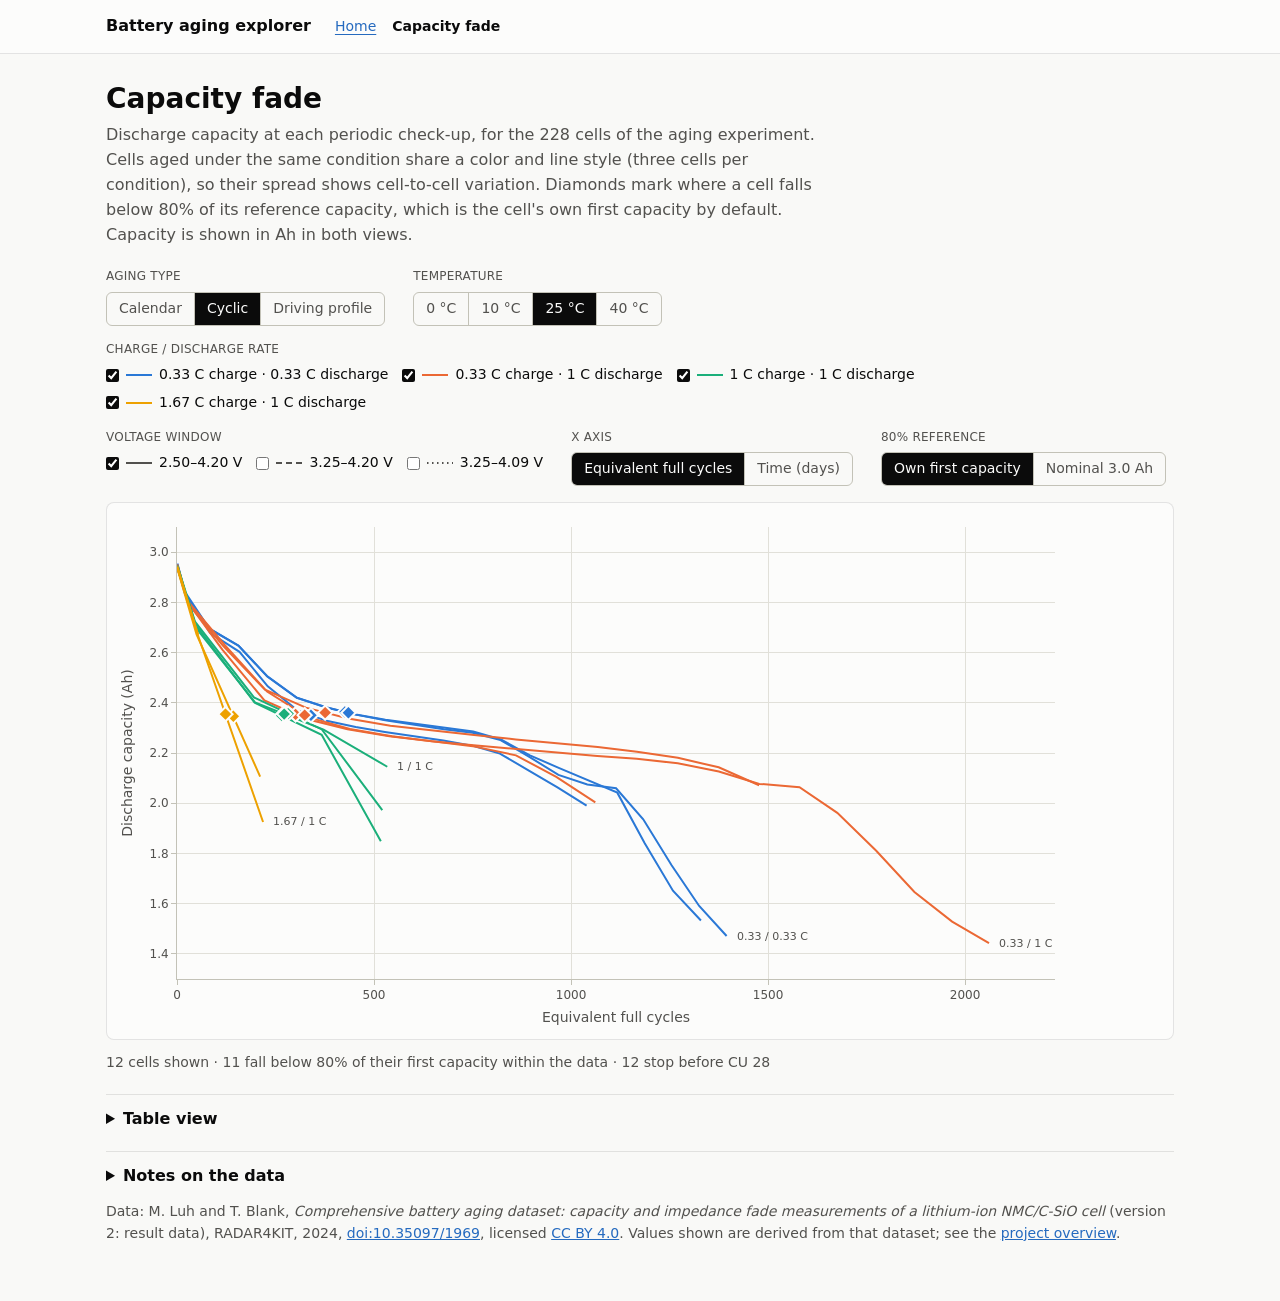
==== capacity.html @ df28a071 "Add landing page and capacity fade page Landing page, interactive capacity fade chart with 80% point" ====
<!doctype html>
<html lang="en">
<head>
<meta charset="utf-8">
<meta name="viewport" content="width=device-width, initial-scale=1">
<title>Capacity fade · Battery aging explorer</title>
<meta name="description" content="Discharge capacity of 228 NMC/C-SiO 18650 cells at each check-up, filterable by aging type, temperature and operating condition.">
<link rel="stylesheet" href="style.css">
<!-- Plotly is loaded from a CDN at a pinned version. -->
<script src="https://cdn.plot.ly/plotly-2.35.2.min.js" charset="utf-8"></script>
</head>
<body>
<header class="site-header">
  <div class="inner">
    <span class="site-title">Battery aging explorer</span>
    <nav class="site-nav" aria-label="Views">
      <a href="index.html">Home</a>
      <a href="capacity.html" aria-current="page">Capacity fade</a>
    </nav>
  </div>
</header>

<main>
  <h1>Capacity fade</h1>
  <p class="lede">
    Discharge capacity at each periodic check-up, for the 228 cells of the aging experiment.
    Cells aged under the same condition share a color and line style (three cells per condition),
    so their spread shows cell-to-cell variation. Diamonds mark where a cell falls below 80% of its reference capacity, which is the cell's own first capacity by default. Capacity is shown in Ah in both views.
  </p>

  <form class="controls" id="controls" aria-label="Filters" onsubmit="return false">
    <fieldset><legend>Aging type</legend><div class="options seg" id="type-options"></div></fieldset>
    <fieldset><legend>Temperature</legend><div class="options seg" id="temp-options"></div></fieldset>
    <fieldset><legend id="color-title"></legend><div class="options checks" id="color-options"></div></fieldset>
    <fieldset id="dash-group"><legend id="dash-title"></legend><div class="options checks" id="dash-options"></div></fieldset>
    <fieldset><legend>X axis</legend><div class="options seg" id="x-options"></div></fieldset>
    <fieldset><legend>80% reference</legend><div class="options seg" id="ref-options"></div></fieldset>
  </form>

  <div class="chart-card"><div id="chart" role="img" aria-label="Line chart of discharge capacity against aging, one line per cell. A table with the same cells follows the chart."></div></div>
  <p class="summary" id="summary" aria-live="polite"></p>

  <details>
    <summary>Table view</summary>
    <p class="summary" id="table-caption"></p>
    <div class="table-wrap"><table id="table"></table></div>
  </details>

  <details>
    <summary>Notes on the data</summary>
    <ul class="notes">
      <li><strong>Capacity</strong> is the dataset's estimate (<code>cap_aged_est_Ah</code>) from the discharge at each room-temperature check-up. The check-ups themselves age the cells.</li>
      <li><strong>Check-up numbers</strong> run from CU 1 to CU 28, plus CU 29, a manual check-up performed at room temperature with air cooling. CU 29 is drawn but excluded from the 80% point, and marked “manual” in the tooltip.</li>
      <li><strong>80% point:</strong> the first discharge capacity below 80% of a reference capacity, linearly interpolated between the two neighboring check-ups. Cells that never drop below it within the data have no marker. CU 29 is excluded.</li>
      <li><strong>80% reference:</strong> by default each cell is measured against its own first discharge capacity (CU 1 for every cell), so the crossing reflects how fast that cell fades; each cell's threshold is then 80% of its own first capacity, a slightly different height for every cell, so the chart has no single threshold line and the diamonds sit at those heights. The alternative is the 3.0 Ah nominal capacity (a fixed 2.4 Ah line), the reference of the state-of-health scale defined in the dataset authors' paper (the 80% threshold on that reference is this project's choice, not the authors'). Cells start slightly below 3.0 Ah, so against their own capacity they cross later, and a few cells reach 2.4 Ah without reaching 80% of their own first capacity. The dataset's own state-of-health column is not used.</li>
      <li><strong>Equivalent full cycles (EFC)</strong> are the mean of the total charged and discharged throughput divided by 3.0 Ah, as defined in the dataset readme. Calendar-aged cells only accumulate throughput during check-ups, so time is the meaningful axis for them.</li>
      <li><strong>Capacity recovery before CU 24:</strong> one of the three cells of each calendar condition was held at 10% SoC at its aging temperature for about 2.5 days just before CU 24. Cells aged at high SoC regained part of their lost capacity, which appears as an upward step at CU 24 (for example P011-3: 2.667 Ah at CU 23, 2.688 Ah at CU 24).</li>
      <li><strong>Early shutoff:</strong> cells P012-1, P015-3 and P016-1 shut off at CU 24 and have no capacity after CU 23.</li>
      <li><strong>Voltage windows</strong> are the target charge and discharge voltages of the cycling profile, not state-of-charge ranges.</li>
      <li>A check-up with a missing discharge capacity is skipped, and the line connects the neighboring check-ups.</li>
    </ul>
  </details>

  <p class="summary">
    Data: M. Luh and T. Blank, <em>Comprehensive battery aging dataset: capacity and impedance fade measurements of a lithium-ion NMC/C-SiO cell</em>
    (version 2: result data), RADAR4KIT, 2024,
    <a href="https://doi.org/10.35097/1969">doi:10.35097/1969</a>, licensed
    <a href="https://creativecommons.org/licenses/by/4.0/">CC BY 4.0</a>. Values shown are derived from that dataset; see the
    <a href="index.html#about">project overview</a>.
  </p>
</main>

<script>
  // ES modules and fetch() are blocked for pages opened from disk; say so instead of showing an empty chart.
  if (location.protocol === 'file:') {
    document.getElementById('chart').innerHTML =
      '<div class="notice"><p>This page needs to be served over HTTP. From the project folder run ' +
      '<code>python3 -m http.server</code> and open <code>http://localhost:8000/capacity.html</code>.</p></div>';
  }
</script>
<script type="module">
import {
  loadJson, showLoadError, cssVar, onThemeChange,
  AGING, TEMPERATURES, seriesVar, radioGroup, checkGroup,
} from './filters.js';

const FONT = 'system-ui, -apple-system, "Segoe UI", sans-serif';
const NOMINAL_AH = 3.0;
const THRESHOLD_AH = 0.8 * NOMINAL_AH;
const LAST_REGULAR_CU = 28;
const MANUAL_CU = 29;

const $ = (id) => document.getElementById(id);

let conditions;   // cell id -> condition metadata
let capacity;     // cell id -> { cu: [...], q_ref, eol80_initial, eol80_nominal }
const state = { type: 'cyclic', temp: 25, color: [], dash: [], x: 'efc', ref: 'initial' };

/**
 * Per-reference settings: the threshold in Ah (null when it differs per cell, so no line is drawn), its label,
 * and which stored crossing to use. Both references plot capacity in Ah.
 */
const REFS = {
  initial: { threshold: null, label: '80% of first', reached: '80% of first capacity reached', key: 'eol80_initial' },
  nominal: { threshold: THRESHOLD_AH, label: '80% of nominal', short: '80%', reached: '80% of nominal reached', key: 'eol80_nominal' },
};
/** Height of a cell's 80% point in Ah: 80% of its own first capacity, or the fixed nominal threshold. */
const thresholdOf = (cid) => (state.ref === 'initial' ? 0.8 * capacity[cid].q_ref.Ah : THRESHOLD_AH);
const refOf = () => REFS[state.ref];

// ---------------------------------------------------------------------------
// Controls
// ---------------------------------------------------------------------------

function buildControls() {
  radioGroup($('type-options'), 'type',
    Object.entries(AGING).map(([id, a]) => ({ id, label: a.label })),
    state.type, (id) => { state.type = id; resetForType(); buildDimensionControls(); render(); });

  radioGroup($('temp-options'), 'temp',
    TEMPERATURES.map((t) => ({ id: String(t), label: `${t} °C` })),
    String(state.temp), (id) => { state.temp = Number(id); render(); });

  radioGroup($('x-options'), 'x',
    [{ id: 'efc', label: 'Equivalent full cycles' }, { id: 'days', label: 'Time (days)' }],
    state.x, (id) => { state.x = id; render(); });

  radioGroup($('ref-options'), 'ref',
    [{ id: 'initial', label: 'Own first capacity' }, { id: 'nominal', label: 'Nominal 3.0 Ah' }],
    state.ref, (id) => { state.ref = id; render(); });

  buildDimensionControls();
}

/** Default selections when the aging type changes. */
function resetForType() {
  const a = AGING[state.type];
  state.color = a.color.values.map((v) => v.id);
  state.dash = a.dash ? [...a.dash.defaultChecked] : [];
  state.x = a.defaultX;
  radioGroup($('x-options'), 'x',
    [{ id: 'efc', label: 'Equivalent full cycles' }, { id: 'days', label: 'Time (days)' }],
    state.x, (id) => { state.x = id; render(); });
}

/** Color (and optional line-style) filters, which double as the chart legend. */
function buildDimensionControls() {
  const a = AGING[state.type];
  $('color-title').textContent = a.color.title;
  checkGroup($('color-options'),
    a.color.values.map((v, i) => ({ id: v.id, label: v.label, key: { colorVar: seriesVar(i) } })),
    state.color, (ids) => { state.color = ids; render(); });

  $('dash-group').hidden = !a.dash;
  if (a.dash) {
    $('dash-title').textContent = a.dash.title;
    checkGroup($('dash-options'),
      a.dash.values.map((v) => ({ id: v.id, label: v.label, key: { dash: v.css } })),
      state.dash, (ids) => { state.dash = ids; render(); });
  }
}

// ---------------------------------------------------------------------------
// Selection and traces
// ---------------------------------------------------------------------------

/** Ids of the cells that match the current filters, sorted. */
function visibleCells() {
  const a = AGING[state.type];
  return Object.keys(conditions).sort().filter((cid) => {
    const c = conditions[cid];
    return c.age_type === state.type
      && c.temp_C === state.temp
      && state.color.includes(a.color.of(c))
      && (!a.dash || state.dash.includes(a.dash.of(c)));
  });
}

/** Check-ups of one cell as plot points on the selected x-axis. */
function pointsOf(cid) {
  return capacity[cid].cu
    .filter((p) => p.q_dis != null && p[state.x] != null)
    .map((p) => ({ x: p[state.x], y: p.q_dis, cu: p.cu, efc: p.efc, days: p.days }));
}

function buildTraces(cells) {
  const a = AGING[state.type];
  const surface = cssVar('--surface');
  const traces = [];
  const markers = { x: [], y: [], color: [], text: [] };
  const groups = new Map();   // "colorId/dashId" -> longest cell, for direct labels

  for (const cid of cells) {
    const c = conditions[cid];
    const colorIndex = a.color.values.findIndex((v) => v.id === a.color.of(c));
    const color = cssVar(seriesVar(colorIndex));
    const dashValue = a.dash ? a.dash.values.find((v) => v.id === a.dash.of(c)) : null;
    const pts = pointsOf(cid);
    if (!pts.length) continue;

    traces.push({
      type: 'scatter', mode: 'lines', name: cid,
      x: pts.map((p) => p.x),
      y: pts.map((p) => p.y),
      customdata: pts.map((p) => [cid, p.cu, p.efc, p.days, p.cu === MANUAL_CU ? ' (manual)' : '', ((p.q / capacity[cid].q_ref.Ah) * 100).toFixed(1)]),
      line: { color, width: 2, dash: dashValue ? dashValue.plotly : 'solid' },
      hovertemplate:
        '<b>%{y:.3f} Ah</b> · %{customdata[5]}% of first capacity' +
        '<br>%{customdata[0]} · check-up %{customdata[1]}%{customdata[4]}' +
        '<br>%{customdata[2]} EFC · day %{customdata[3]}<extra></extra>',
      hoverlabel: { bgcolor: surface, bordercolor: color, font: { color: cssVar('--ink'), family: FONT, size: 12 } },
    });

    const eol = capacity[cid][refOf().key];
    if (eol && eol[state.x] != null) {
      markers.x.push(eol[state.x]);
      markers.y.push(thresholdOf(cid));
      markers.color.push(color);
      markers.text.push(`${cid} · between check-ups ${eol.between_cu[0]} and ${eol.between_cu[1]}`);
    }

    const key = `${a.color.of(c)}/${dashValue ? dashValue.id : ''}`;
    const longest = groups.get(key);
    if (!longest || pts[pts.length - 1].x > longest.last.x) {
      groups.set(key, { last: pts[pts.length - 1], label: a.color.values[colorIndex].short });
    }
  }

  if (markers.x.length) {
    traces.push({
      type: 'scatter', mode: 'markers', name: '80% point',
      x: markers.x, y: markers.y, text: markers.text,
      marker: { symbol: 'diamond', size: 11, color: markers.color, line: { color: surface, width: 2 } },
      hovertemplate: `<b>${refOf().reached}</b><br>%{text}<extra></extra>`,
      hoverlabel: { bgcolor: surface, bordercolor: cssVar('--axis'), font: { color: cssVar('--ink'), family: FONT, size: 12 } },
    });
  }
  return { traces, groups };
}

// ---------------------------------------------------------------------------
// Rendering
// ---------------------------------------------------------------------------

function render() {
  const cells = visibleCells();
  const { traces, groups } = buildTraces(cells);
  const ink2 = cssVar('--ink-2');
  const surface = cssVar('--surface');

  // Direct labels only while few enough groups are on screen to stay legible,
  // and not on narrow screens where the right margin would crowd the plot.
  const narrow = window.matchMedia('(max-width: 599px)').matches;
  const labelled = !narrow && groups.size >= 1 && groups.size <= 4;
  const annotations = labelled
    ? [...groups.values()].map((g) => ({
        x: g.last.x, y: g.last.y, text: g.label, showarrow: false,
        xanchor: 'left', xshift: 8, font: { size: 11, color: ink2, family: FONT },
      }))
    : [];
  // The threshold label sits in the right margin when there is room, else above the line.
  // The own-capacity reference has a different threshold per cell, so it gets no line or label.
  const ref = refOf();
  if (ref.threshold != null) annotations.push(narrow
    ? { xref: 'paper', x: 0.99, xanchor: 'right', y: ref.threshold, yanchor: 'top', yshift: -3,
        text: ref.short, showarrow: false, font: { size: 11, color: ink2, family: FONT } }
    : { xref: 'paper', x: 1, xanchor: 'left', xshift: 8, y: ref.threshold, yanchor: 'middle',
        text: ref.label, showarrow: false, font: { size: 11, color: ink2, family: FONT } });

  const allY = traces.flatMap((t) => (t.mode === 'lines' ? t.y : []));
  // Axis range: Ah in tenths with a 3.1 Ah ceiling, reaching down to the lowest capacity or 80% marker shown.
  const markerY = traces.filter((t) => t.mode === 'markers').flatMap((t) => t.y);
  const yRange = [Math.floor((Math.min(ref.threshold ?? Infinity, ...allY, ...markerY) - 0.1) * 10) / 10, 3.1];

  const layout = {
    paper_bgcolor: surface,
    plot_bgcolor: surface,
    font: { family: FONT, size: 12, color: ink2 },
    height: narrow ? 360 : 520,
    margin: { l: narrow ? 52 : 62, r: narrow ? 16 : 110, t: 12, b: 56 },
    showlegend: false,
    hovermode: 'closest',
    hoverdistance: 30,
    xaxis: {
      title: { text: state.x === 'efc' ? 'Equivalent full cycles' : 'Time (days)', standoff: 10 },
      rangemode: 'tozero', zeroline: false,
      gridcolor: cssVar('--grid'), linecolor: cssVar('--axis'), tickcolor: cssVar('--axis'), ticks: 'outside',
    },
    yaxis: {
      title: { text: 'Discharge capacity (Ah)', standoff: 8 },
      range: yRange, zeroline: false, tickformat: '.1f',
      gridcolor: cssVar('--grid'), linecolor: cssVar('--axis'), tickcolor: cssVar('--axis'), ticks: 'outside',
    },
    shapes: ref.threshold == null ? [] : [{
      type: 'line', xref: 'paper', x0: 0, x1: 1, y0: ref.threshold, y1: ref.threshold,
      line: { color: cssVar('--muted'), width: 1 },
    }],
    annotations,
  };

  Plotly.react('chart', traces, layout, { displayModeBar: false, responsive: true });
  renderSummary(cells);
  renderTable(cells);
}

function renderSummary(cells) {
  const crossed = cells.filter((cid) => capacity[cid][refOf().key]).length;
  const early = cells.filter((cid) => conditions[cid].last_cu < LAST_REGULAR_CU).length;
  const against = state.ref === 'initial' ? 'of their first capacity' : 'of nominal capacity';
  const parts = [`${cells.length} cells shown`, `${crossed} fall below 80% ${against} within the data`];
  if (early) parts.push(`${early} stop before CU ${LAST_REGULAR_CU}`);
  $('summary').textContent = cells.length ? parts.join(' · ') : 'No cells match the selected filters.';
}

/** Table twin of the chart: the 80% point and the capacity (Ah) at every check-up, per cell. */
function renderTable(cells) {
  const cuNumbers = Array.from({ length: MANUAL_CU }, (_, i) => i + 1);
  const head = ['Cell', 'First capacity (Ah)', '80% point (EFC)', '80% point (days)', ...cuNumbers.map((n) => `CU ${n}`)];
  const thead = document.createElement('thead');
  const hr = document.createElement('tr');
  head.forEach((h, i) => {
    const th = document.createElement('th');
    th.textContent = h;
    th.scope = 'col';
    if (i > 0) th.className = 'num';
    hr.append(th);
  });
  thead.append(hr);

  const tbody = document.createElement('tbody');
  for (const cid of cells) {
    const byCu = new Map(capacity[cid].cu.map((p) => [p.cu, p.q_dis]));
    const eol = capacity[cid][refOf().key];
    const values = [
      cid,
      capacity[cid].q_ref ? capacity[cid].q_ref.Ah.toFixed(3) : '–',
      eol && eol.efc != null ? String(eol.efc) : '–',
      eol && eol.days != null ? String(eol.days) : '–',
      ...cuNumbers.map((n) => (byCu.get(n) != null ? byCu.get(n).toFixed(3) : '–')),
    ];
    const tr = document.createElement('tr');
    values.forEach((v, i) => {
      const td = document.createElement('td');
      td.textContent = v;
      if (i > 0) td.className = 'num';
      tr.append(td);
    });
    tbody.append(tr);
  }
  $('table-caption').textContent = 'Check-up columns show discharge capacity in Ah.';
  $('table').replaceChildren(thead, tbody);
}

// ---------------------------------------------------------------------------

async function init() {
  try {
    [conditions, capacity] = await Promise.all([loadJson('conditions.json'), loadJson('capacity.json')]);
  } catch (err) {
    showLoadError($('chart'), err);
    return;
  }
  resetForType();
  buildControls();
  render();
  onThemeChange(render);
  window.matchMedia('(max-width: 599px)').addEventListener('change', render);
}

init();
</script>
</body>
</html>
---- style.css ----
/* Shared styles for the explorer pages.
   Colors are role tokens so the light and dark themes switch in one place.
   Series colors are the first four slots of a categorical palette that was checked
   for color-vision-deficiency separation in both themes. */

:root {
  color-scheme: light;
  --page: #f9f9f7;
  --surface: #fcfcfb;
  --ink: #0b0b0b;
  --ink-2: #52514e;
  --muted: #898781;
  --grid: #e1e0d9;
  --axis: #c3c2b7;
  --border: rgba(11, 11, 11, 0.10);
  --link: #256abf;
  --series-1: #2a78d6;
  --series-2: #eb6834;
  --series-3: #1baf7a;
  --series-4: #eda100;
}

@media (prefers-color-scheme: dark) {
  :root {
    color-scheme: dark;
    --page: #0d0d0d;
    --surface: #1a1a19;
    --ink: #f0efec;
    --ink-2: #c3c2b7;
    --muted: #898781;
    --grid: #2c2c2a;
    --axis: #383835;
    --border: rgba(255, 255, 255, 0.10);
    --link: #6da7ec;
    --series-1: #3987e5;
    --series-2: #d95926;
    --series-3: #199e70;
    --series-4: #c98500;
  }
}

* { box-sizing: border-box; }

body {
  margin: 0;
  background: var(--page);
  color: var(--ink);
  font: 16px/1.55 system-ui, -apple-system, "Segoe UI", sans-serif;
}

a { color: var(--link); }

.site-header {
  border-bottom: 1px solid var(--border);
  background: var(--surface);
}
.site-header .inner {
  max-width: 1100px;
  margin: 0 auto;
  padding: 14px 16px;
  display: flex;
  flex-wrap: wrap;
  gap: 8px 24px;
  align-items: baseline;
}
.site-title { font-weight: 650; color: var(--ink); text-decoration: none; }
.site-nav { display: flex; gap: 16px; flex-wrap: wrap; font-size: 14px; }
.site-nav a { color: var(--link); text-decoration: underline; text-underline-offset: 3px; }
.site-nav a[aria-current="page"] { color: var(--ink); font-weight: 600; text-decoration: none; }
.site-nav a:not([aria-current="page"]):hover { text-decoration-thickness: 2px; }

main { max-width: 1100px; margin: 0 auto; padding: 28px 16px 56px; }
h1 { font-size: 28px; line-height: 1.2; margin: 0 0 8px; font-weight: 650; }
h2 { font-size: 20px; margin: 36px 0 8px; font-weight: 650; }
.lede { color: var(--ink-2); max-width: 70ch; margin: 0 0 20px; }
p { max-width: 75ch; }

/* Filter row: one row above the chart, wraps on narrow screens. */
.controls { display: flex; flex-wrap: wrap; gap: 14px 28px; margin: 0 0 16px; }
.controls fieldset { border: 0; margin: 0; padding: 0; min-width: 0; }
.controls legend {
  padding: 0;
  margin-bottom: 6px;
  font-size: 12px;
  letter-spacing: 0.02em;
  text-transform: uppercase;
  color: var(--ink-2);
}
.options { display: flex; flex-wrap: wrap; gap: 6px 14px; }

/* Segmented single-choice control. */
.seg { gap: 0; border: 1px solid var(--axis); border-radius: 6px; overflow: hidden; width: max-content; max-width: 100%; }
.seg label { position: relative; }
.seg input { position: absolute; opacity: 0; inset: 0; margin: 0; cursor: pointer; }
.seg span { display: block; padding: 5px 12px; font-size: 14px; color: var(--ink-2); border-left: 1px solid var(--axis); }
.seg label:first-child span { border-left: 0; }
.seg input:checked + span { background: var(--ink); color: var(--surface); }
.seg input:focus-visible + span { outline: 2px solid var(--link); outline-offset: -2px; }

/* Multi-choice control whose swatch doubles as the chart legend key. */
.checks label { display: inline-flex; align-items: center; gap: 6px; font-size: 14px; color: var(--ink); cursor: pointer; }
.checks input { margin: 0; accent-color: var(--ink); }
.checks svg { flex: none; }

.chart-card {
  background: var(--surface);
  border: 1px solid var(--border);
  border-radius: 8px;
  padding: 12px 8px 4px;
}
#chart { width: 100%; min-height: 420px; }
.summary { margin: 12px 0 0; color: var(--ink-2); font-size: 14px; max-width: none; }
.notice {
  padding: 16px;
  border: 1px solid var(--border);
  border-radius: 8px;
  background: var(--surface);
  color: var(--ink-2);
}
code { font: 13px ui-monospace, SFMono-Regular, Menlo, monospace; background: var(--grid); padding: 1px 5px; border-radius: 4px; }

details { margin: 20px 0 0; border-top: 1px solid var(--border); padding-top: 12px; }
summary { cursor: pointer; font-weight: 600; }
details > :not(summary) { margin-top: 12px; }
ul.notes { padding-left: 20px; max-width: 75ch; }
ul.notes li { margin: 0 0 8px; }

.table-wrap { overflow-x: auto; }
table { border-collapse: collapse; width: 100%; font-size: 14px; }
th, td { text-align: left; padding: 6px 12px 6px 0; border-bottom: 1px solid var(--border); white-space: nowrap; }
th { color: var(--ink-2); font-weight: 600; }
td.num, th.num { text-align: right; font-variant-numeric: tabular-nums; }

/* Landing page cards. */
.cards { display: grid; grid-template-columns: repeat(auto-fill, minmax(260px, 1fr)); gap: 16px; padding: 0; list-style: none; margin: 16px 0 0; }
.card { background: var(--surface); border: 1px solid var(--border); border-radius: 8px; padding: 16px; }
.card h3 { margin: 0 0 6px; font-size: 17px; }
.card p { margin: 0; color: var(--ink-2); font-size: 14px; }
.card.pending { background: transparent; border-style: dashed; }
.card.pending h3 { color: var(--ink-2); }
.card a.stretch { color: inherit; text-decoration: none; }
.card a.stretch:hover h3 { text-decoration: underline; }
.tag { display: inline-block; margin-top: 10px; font-size: 12px; color: var(--ink-2); }

blockquote.citation {
  margin: 12px 0;
  padding: 10px 16px;
  border-left: 3px solid var(--axis);
  color: var(--ink-2);
  max-width: 75ch;
}

@media (max-width: 600px) {
  h1 { font-size: 24px; }
  #chart { min-height: 360px; }
}

/* Wide tables keep the row label visible while scrolling horizontally. */
#table th:first-child, #table td:first-child { position: sticky; left: 0; background: var(--page); }
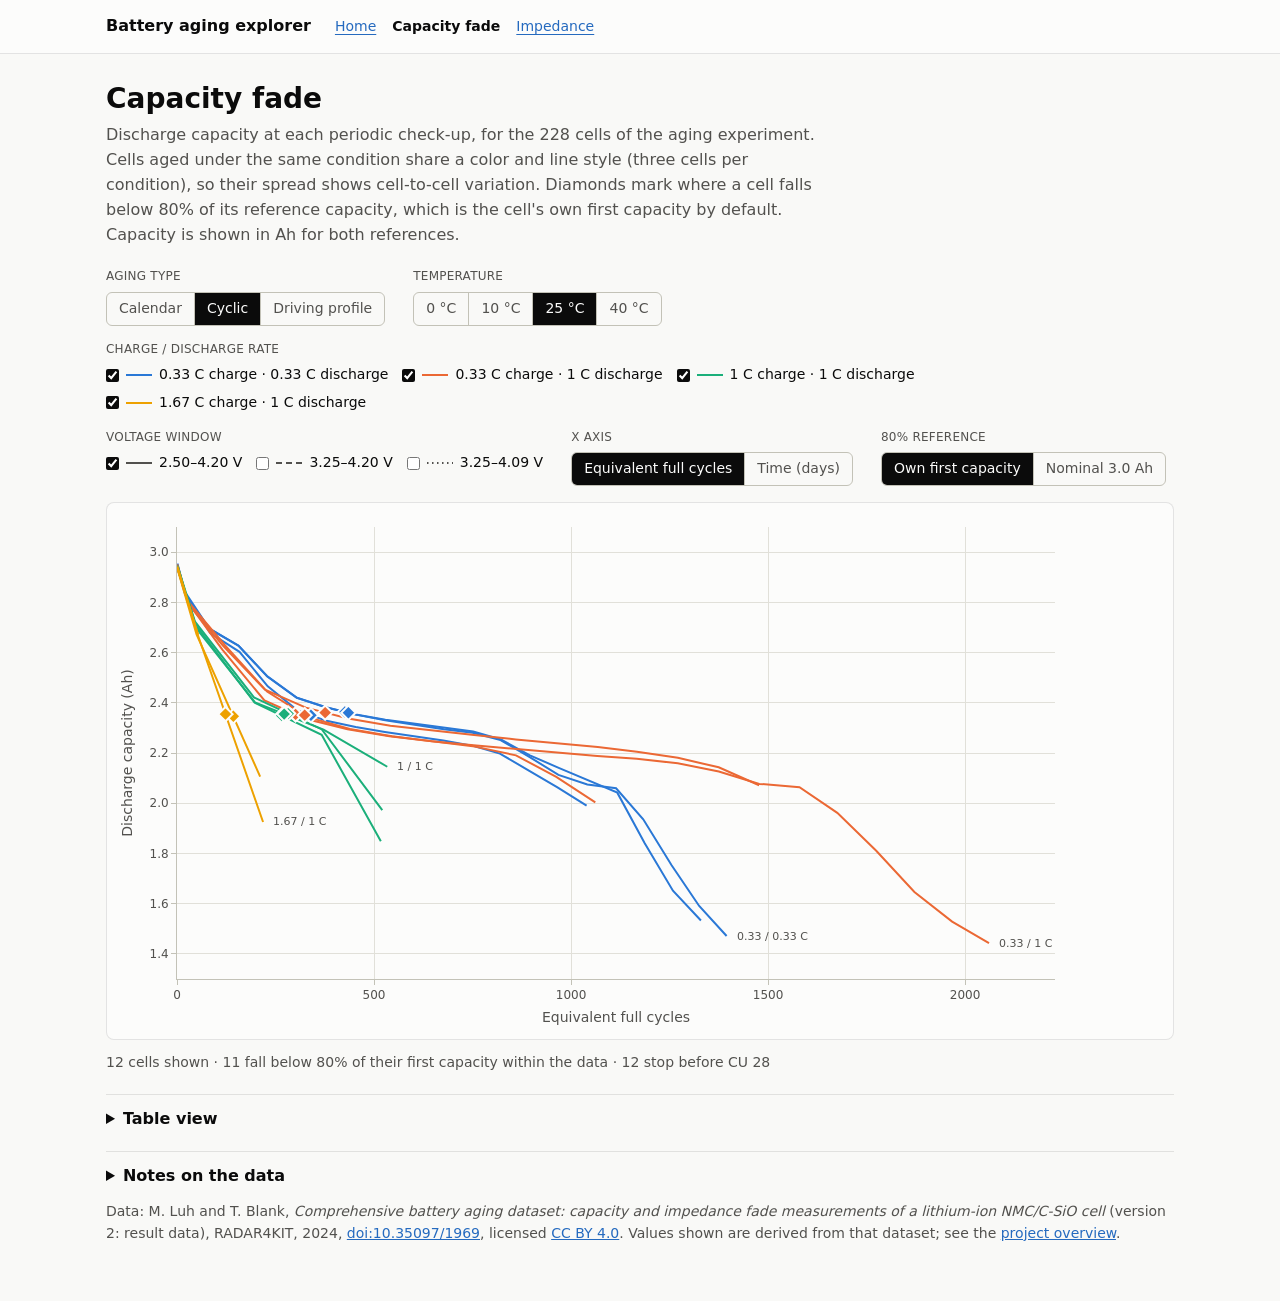
==== commit 40f61adf: "Add impedance page; fix hover, shared page code - Added impedance page (R0, R1 and Nyquist views) an" ====
--- a/capacity.html
+++ b/capacity.html
@@ -16,6 +16,7 @@
     <nav class="site-nav" aria-label="Views">
       <a href="index.html">Home</a>
       <a href="capacity.html" aria-current="page">Capacity fade</a>
+      <a href="impedance.html">Impedance</a>
     </nav>
   </div>
 </header>
@@ -25,7 +26,7 @@
   <p class="lede">
     Discharge capacity at each periodic check-up, for the 228 cells of the aging experiment.
     Cells aged under the same condition share a color and line style (three cells per condition),
-    so their spread shows cell-to-cell variation. Diamonds mark where a cell falls below 80% of its reference capacity, which is the cell's own first capacity by default. Capacity is shown in Ah in both views.
+    so their spread shows cell-to-cell variation. Diamonds mark where a cell falls below 80% of its reference capacity, which is the cell's own first capacity by default. Capacity is shown in Ah for both references.
   </p>
 
   <form class="controls" id="controls" aria-label="Filters" onsubmit="return false">
@@ -54,9 +55,9 @@
       <li><strong>80% point:</strong> the first discharge capacity below 80% of a reference capacity, linearly interpolated between the two neighboring check-ups. Cells that never drop below it within the data have no marker. CU 29 is excluded.</li>
       <li><strong>80% reference:</strong> by default each cell is measured against its own first discharge capacity (CU 1 for every cell), so the crossing reflects how fast that cell fades; each cell's threshold is then 80% of its own first capacity, a slightly different height for every cell, so the chart has no single threshold line and the diamonds sit at those heights. The alternative is the 3.0 Ah nominal capacity (a fixed 2.4 Ah line), the reference of the state-of-health scale defined in the dataset authors' paper (the 80% threshold on that reference is this project's choice, not the authors'). Cells start slightly below 3.0 Ah, so against their own capacity they cross later, and a few cells reach 2.4 Ah without reaching 80% of their own first capacity. The dataset's own state-of-health column is not used.</li>
       <li><strong>Equivalent full cycles (EFC)</strong> are the mean of the total charged and discharged throughput divided by 3.0 Ah, as defined in the dataset readme. Calendar-aged cells only accumulate throughput during check-ups, so time is the meaningful axis for them.</li>
-      <li><strong>Capacity recovery before CU 24:</strong> one of the three cells of each calendar condition was held at 10% SoC at its aging temperature for about 2.5 days just before CU 24. Cells aged at high SoC regained part of their lost capacity, which appears as an upward step at CU 24 (for example P011-3: 2.667 Ah at CU 23, 2.688 Ah at CU 24).</li>
+      <li><strong>Capacity recovery before CU 24:</strong> one of the three cells of each calendar condition above 10% SoC, the one with intermediate losses, was held at 10% SoC at its aging temperature for about 2.5 days just before CU 24. The nine of these cells that completed CU 24 regained part of their lost capacity, which appears as an upward step at CU 24, largest for cells aged at 90 and 100% SoC (for example P011-3: 2.667 Ah at CU 23, 2.688 Ah at CU 24). Most of the recovered capacity is lost again by CU 25.</li>
       <li><strong>Early shutoff:</strong> cells P012-1, P015-3 and P016-1 shut off at CU 24 and have no capacity after CU 23.</li>
-      <li><strong>Voltage windows</strong> are the target charge and discharge voltages of the cycling profile, not state-of-charge ranges.</li>
+      <li><strong>Voltage windows</strong> are the target charge and discharge voltages of the cycling profile. The cycler applies voltage limits; the authors relate them to state-of-charge ranges of approximately 0–100%, 10–100% and 10–90%.</li>
       <li>A check-up with a missing discharge capacity is skipped, and the line connects the neighboring check-ups.</li>
     </ul>
   </details>
@@ -75,22 +76,19 @@
   if (location.protocol === 'file:') {
     document.getElementById('chart').innerHTML =
       '<div class="notice"><p>This page needs to be served over HTTP. From the project folder run ' +
-      '<code>python3 -m http.server</code> and open <code>http://localhost:8000/capacity.html</code>.</p></div>';
+      '<code>python3 -m http.server</code> and open ' +
+      '<code>http://localhost:8000/' + location.pathname.split('/').pop() + '</code>.</p></div>';
   }
 </script>
 <script type="module">
 import {
-  loadJson, showLoadError, cssVar, onThemeChange,
-  AGING, TEMPERATURES, seriesVar, radioGroup, checkGroup,
+  $, FONT, MANUAL_CU, LAST_REGULAR_CU, X_AXES, loadJson, showLoadError, cssVar, isNarrow, watchDisplay,
+  radioGroup, buildFilterControls, typeDefaults, visibleCells,
+  baseLayout, axisStyle, hoverLabel, seriesStyle, trackLongest, directLabels, drawChart, fillTable,
 } from './filters.js';
 
-const FONT = 'system-ui, -apple-system, "Segoe UI", sans-serif';
 const NOMINAL_AH = 3.0;
 const THRESHOLD_AH = 0.8 * NOMINAL_AH;
-const LAST_REGULAR_CU = 28;
-const MANUAL_CU = 29;
-
-const $ = (id) => document.getElementById(id);
 
 let conditions;   // cell id -> condition metadata
 let capacity;     // cell id -> { cu: [...], q_ref, eol80_initial, eol80_nominal }
@@ -112,69 +110,17 @@
 // Controls
 // ---------------------------------------------------------------------------
 
+/** Build the shared filter controls and the 80%-reference control. */
 function buildControls() {
-  radioGroup($('type-options'), 'type',
-    Object.entries(AGING).map(([id, a]) => ({ id, label: a.label })),
-    state.type, (id) => { state.type = id; resetForType(); buildDimensionControls(); render(); });
-
-  radioGroup($('temp-options'), 'temp',
-    TEMPERATURES.map((t) => ({ id: String(t), label: `${t} °C` })),
-    String(state.temp), (id) => { state.temp = Number(id); render(); });
-
-  radioGroup($('x-options'), 'x',
-    [{ id: 'efc', label: 'Equivalent full cycles' }, { id: 'days', label: 'Time (days)' }],
-    state.x, (id) => { state.x = id; render(); });
-
+  buildFilterControls(state, render);
   radioGroup($('ref-options'), 'ref',
     [{ id: 'initial', label: 'Own first capacity' }, { id: 'nominal', label: 'Nominal 3.0 Ah' }],
     state.ref, (id) => { state.ref = id; render(); });
-
-  buildDimensionControls();
-}
-
-/** Default selections when the aging type changes. */
-function resetForType() {
-  const a = AGING[state.type];
-  state.color = a.color.values.map((v) => v.id);
-  state.dash = a.dash ? [...a.dash.defaultChecked] : [];
-  state.x = a.defaultX;
-  radioGroup($('x-options'), 'x',
-    [{ id: 'efc', label: 'Equivalent full cycles' }, { id: 'days', label: 'Time (days)' }],
-    state.x, (id) => { state.x = id; render(); });
-}
-
-/** Color (and optional line-style) filters, which double as the chart legend. */
-function buildDimensionControls() {
-  const a = AGING[state.type];
-  $('color-title').textContent = a.color.title;
-  checkGroup($('color-options'),
-    a.color.values.map((v, i) => ({ id: v.id, label: v.label, key: { colorVar: seriesVar(i) } })),
-    state.color, (ids) => { state.color = ids; render(); });
-
-  $('dash-group').hidden = !a.dash;
-  if (a.dash) {
-    $('dash-title').textContent = a.dash.title;
-    checkGroup($('dash-options'),
-      a.dash.values.map((v) => ({ id: v.id, label: v.label, key: { dash: v.css } })),
-      state.dash, (ids) => { state.dash = ids; render(); });
-  }
-}
-
-// ---------------------------------------------------------------------------
-// Selection and traces
-// ---------------------------------------------------------------------------
-
-/** Ids of the cells that match the current filters, sorted. */
-function visibleCells() {
-  const a = AGING[state.type];
-  return Object.keys(conditions).sort().filter((cid) => {
-    const c = conditions[cid];
-    return c.age_type === state.type
-      && c.temp_C === state.temp
-      && state.color.includes(a.color.of(c))
-      && (!a.dash || state.dash.includes(a.dash.of(c)));
-  });
-}
+}
+
+// ---------------------------------------------------------------------------
+// Traces
+// ---------------------------------------------------------------------------
 
 /** Check-ups of one cell as plot points on the selected x-axis. */
 function pointsOf(cid) {
@@ -183,18 +129,15 @@
     .map((p) => ({ x: p[state.x], y: p.q_dis, cu: p.cu, efc: p.efc, days: p.days }));
 }
 
+/** Line traces for the given cells, the 80% markers, and the end point of each label group. */
 function buildTraces(cells) {
-  const a = AGING[state.type];
   const surface = cssVar('--surface');
   const traces = [];
   const markers = { x: [], y: [], color: [], text: [] };
   const groups = new Map();   // "colorId/dashId" -> longest cell, for direct labels
 
   for (const cid of cells) {
-    const c = conditions[cid];
-    const colorIndex = a.color.values.findIndex((v) => v.id === a.color.of(c));
-    const color = cssVar(seriesVar(colorIndex));
-    const dashValue = a.dash ? a.dash.values.find((v) => v.id === a.dash.of(c)) : null;
+    const style = seriesStyle(state.type, conditions[cid]);
     const pts = pointsOf(cid);
     if (!pts.length) continue;
 
@@ -202,28 +145,24 @@
       type: 'scatter', mode: 'lines', name: cid,
       x: pts.map((p) => p.x),
       y: pts.map((p) => p.y),
-      customdata: pts.map((p) => [cid, p.cu, p.efc, p.days, p.cu === MANUAL_CU ? ' (manual)' : '', ((p.q / capacity[cid].q_ref.Ah) * 100).toFixed(1)]),
-      line: { color, width: 2, dash: dashValue ? dashValue.plotly : 'solid' },
+      customdata: pts.map((p) => [cid, p.cu, p.efc, p.days, p.cu === MANUAL_CU ? ' (manual)' : '', ((p.y / capacity[cid].q_ref.Ah) * 100).toFixed(1)]),
+      line: { color: style.color, width: 2, dash: style.dash },
       hovertemplate:
         '<b>%{y:.3f} Ah</b> · %{customdata[5]}% of first capacity' +
         '<br>%{customdata[0]} · check-up %{customdata[1]}%{customdata[4]}' +
         '<br>%{customdata[2]} EFC · day %{customdata[3]}<extra></extra>',
-      hoverlabel: { bgcolor: surface, bordercolor: color, font: { color: cssVar('--ink'), family: FONT, size: 12 } },
+      hoverlabel: hoverLabel(style.color),
     });
 
     const eol = capacity[cid][refOf().key];
     if (eol && eol[state.x] != null) {
       markers.x.push(eol[state.x]);
       markers.y.push(thresholdOf(cid));
-      markers.color.push(color);
+      markers.color.push(style.color);
       markers.text.push(`${cid} · between check-ups ${eol.between_cu[0]} and ${eol.between_cu[1]}`);
     }
 
-    const key = `${a.color.of(c)}/${dashValue ? dashValue.id : ''}`;
-    const longest = groups.get(key);
-    if (!longest || pts[pts.length - 1].x > longest.last.x) {
-      groups.set(key, { last: pts[pts.length - 1], label: a.color.values[colorIndex].short });
-    }
+    trackLongest(groups, style, pts);
   }
 
   if (markers.x.length) {
@@ -232,7 +171,7 @@
       x: markers.x, y: markers.y, text: markers.text,
       marker: { symbol: 'diamond', size: 11, color: markers.color, line: { color: surface, width: 2 } },
       hovertemplate: `<b>${refOf().reached}</b><br>%{text}<extra></extra>`,
-      hoverlabel: { bgcolor: surface, bordercolor: cssVar('--axis'), font: { color: cssVar('--ink'), family: FONT, size: 12 } },
+      hoverlabel: hoverLabel(cssVar('--axis')),
     });
   }
   return { traces, groups };
@@ -242,22 +181,14 @@
 // Rendering
 // ---------------------------------------------------------------------------
 
+/** Redraw the chart, summary line and table for the current filters. */
 function render() {
-  const cells = visibleCells();
+  const cells = visibleCells(conditions, state);
   const { traces, groups } = buildTraces(cells);
   const ink2 = cssVar('--ink-2');
-  const surface = cssVar('--surface');
-
-  // Direct labels only while few enough groups are on screen to stay legible,
-  // and not on narrow screens where the right margin would crowd the plot.
-  const narrow = window.matchMedia('(max-width: 599px)').matches;
-  const labelled = !narrow && groups.size >= 1 && groups.size <= 4;
-  const annotations = labelled
-    ? [...groups.values()].map((g) => ({
-        x: g.last.x, y: g.last.y, text: g.label, showarrow: false,
-        xanchor: 'left', xshift: 8, font: { size: 11, color: ink2, family: FONT },
-      }))
-    : [];
+  const narrow = isNarrow();
+
+  const annotations = directLabels(groups, narrow);
   // The threshold label sits in the right margin when there is room, else above the line.
   // The own-capacity reference has a different threshold per cell, so it gets no line or label.
   const ref = refOf();
@@ -273,24 +204,11 @@
   const yRange = [Math.floor((Math.min(ref.threshold ?? Infinity, ...allY, ...markerY) - 0.1) * 10) / 10, 3.1];
 
   const layout = {
-    paper_bgcolor: surface,
-    plot_bgcolor: surface,
-    font: { family: FONT, size: 12, color: ink2 },
-    height: narrow ? 360 : 520,
+    ...baseLayout(narrow),
     margin: { l: narrow ? 52 : 62, r: narrow ? 16 : 110, t: 12, b: 56 },
     showlegend: false,
-    hovermode: 'closest',
-    hoverdistance: 30,
-    xaxis: {
-      title: { text: state.x === 'efc' ? 'Equivalent full cycles' : 'Time (days)', standoff: 10 },
-      rangemode: 'tozero', zeroline: false,
-      gridcolor: cssVar('--grid'), linecolor: cssVar('--axis'), tickcolor: cssVar('--axis'), ticks: 'outside',
-    },
-    yaxis: {
-      title: { text: 'Discharge capacity (Ah)', standoff: 8 },
-      range: yRange, zeroline: false, tickformat: '.1f',
-      gridcolor: cssVar('--grid'), linecolor: cssVar('--axis'), tickcolor: cssVar('--axis'), ticks: 'outside',
-    },
+    xaxis: { title: { text: X_AXES[state.x], standoff: 10 }, rangemode: 'tozero', ...axisStyle() },
+    yaxis: { title: { text: 'Discharge capacity (Ah)', standoff: 8 }, range: yRange, tickformat: '.1f', ...axisStyle() },
     shapes: ref.threshold == null ? [] : [{
       type: 'line', xref: 'paper', x0: 0, x1: 1, y0: ref.threshold, y1: ref.threshold,
       line: { color: cssVar('--muted'), width: 1 },
@@ -298,11 +216,12 @@
     annotations,
   };
 
-  Plotly.react('chart', traces, layout, { displayModeBar: false, responsive: true });
+  drawChart(traces, layout);
   renderSummary(cells);
   renderTable(cells);
 }
 
+/** One-line summary under the chart: cells shown, how many cross 80%, how many stop early. */
 function renderSummary(cells) {
   const crossed = cells.filter((cid) => capacity[cid][refOf().key]).length;
   const early = cells.filter((cid) => conditions[cid].last_cu < LAST_REGULAR_CU).length;
@@ -316,43 +235,24 @@
 function renderTable(cells) {
   const cuNumbers = Array.from({ length: MANUAL_CU }, (_, i) => i + 1);
   const head = ['Cell', 'First capacity (Ah)', '80% point (EFC)', '80% point (days)', ...cuNumbers.map((n) => `CU ${n}`)];
-  const thead = document.createElement('thead');
-  const hr = document.createElement('tr');
-  head.forEach((h, i) => {
-    const th = document.createElement('th');
-    th.textContent = h;
-    th.scope = 'col';
-    if (i > 0) th.className = 'num';
-    hr.append(th);
-  });
-  thead.append(hr);
-
-  const tbody = document.createElement('tbody');
-  for (const cid of cells) {
+  const rows = cells.map((cid) => {
     const byCu = new Map(capacity[cid].cu.map((p) => [p.cu, p.q_dis]));
     const eol = capacity[cid][refOf().key];
-    const values = [
+    return [
       cid,
       capacity[cid].q_ref ? capacity[cid].q_ref.Ah.toFixed(3) : '–',
       eol && eol.efc != null ? String(eol.efc) : '–',
       eol && eol.days != null ? String(eol.days) : '–',
       ...cuNumbers.map((n) => (byCu.get(n) != null ? byCu.get(n).toFixed(3) : '–')),
     ];
-    const tr = document.createElement('tr');
-    values.forEach((v, i) => {
-      const td = document.createElement('td');
-      td.textContent = v;
-      if (i > 0) td.className = 'num';
-      tr.append(td);
-    });
-    tbody.append(tr);
-  }
+  });
   $('table-caption').textContent = 'Check-up columns show discharge capacity in Ah.';
-  $('table').replaceChildren(thead, tbody);
-}
-
-// ---------------------------------------------------------------------------
-
+  fillTable($('table'), head, rows);
+}
+
+// ---------------------------------------------------------------------------
+
+/** Load the data, build the controls and draw the first chart. */
 async function init() {
   try {
     [conditions, capacity] = await Promise.all([loadJson('conditions.json'), loadJson('capacity.json')]);
@@ -360,11 +260,10 @@
     showLoadError($('chart'), err);
     return;
   }
-  resetForType();
+  Object.assign(state, typeDefaults(state.type));
   buildControls();
   render();
-  onThemeChange(render);
-  window.matchMedia('(max-width: 599px)').addEventListener('change', render);
+  watchDisplay(render);
 }
 
 init();
--- a/style.css
+++ b/style.css
@@ -157,3 +157,17 @@
 
 /* Wide tables keep the row label visible while scrolling horizontally. */
 #table th:first-child, #table td:first-child { position: sticky; left: 0; background: var(--page); }
+
+/* Impedance page: cell picker and the check-up ramp key under the Nyquist plot. */
+.controls select {
+  font: inherit;
+  font-size: 14px;
+  padding: 5px 8px;
+  border: 1px solid var(--axis);
+  border-radius: 6px;
+  background: var(--surface);
+  color: var(--ink);
+}
+.ramp { display: flex; align-items: center; gap: 10px; margin: 10px 0 0; font-size: 13px; color: var(--ink-2); }
+.ramp[hidden] { display: none; }
+.ramp-bar { flex: 0 1 220px; height: 8px; border-radius: 4px; }
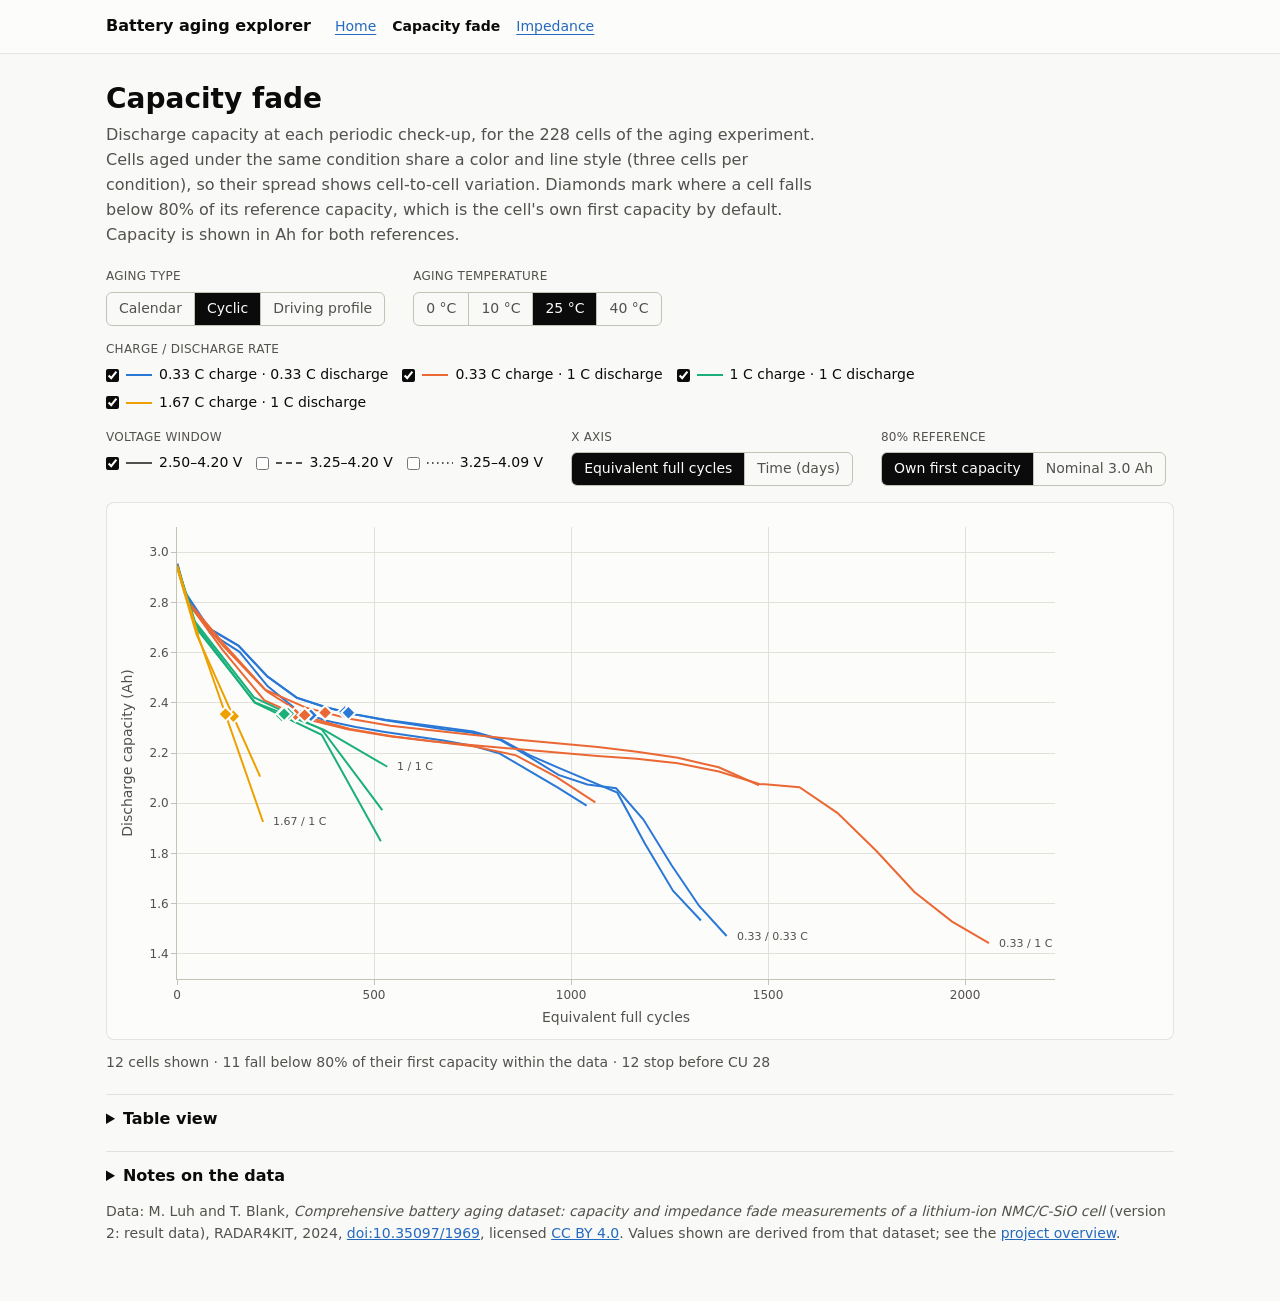
==== commit cd0e511b: "Fixed license name and wording, shared file-notice script - Set the license copyright holder to the " ====
--- a/capacity.html
+++ b/capacity.html
@@ -31,7 +31,7 @@
 
   <form class="controls" id="controls" aria-label="Filters" onsubmit="return false">
     <fieldset><legend>Aging type</legend><div class="options seg" id="type-options"></div></fieldset>
-    <fieldset><legend>Temperature</legend><div class="options seg" id="temp-options"></div></fieldset>
+    <fieldset><legend>Aging temperature</legend><div class="options seg" id="temp-options"></div></fieldset>
     <fieldset><legend id="color-title"></legend><div class="options checks" id="color-options"></div></fieldset>
     <fieldset id="dash-group"><legend id="dash-title"></legend><div class="options checks" id="dash-options"></div></fieldset>
     <fieldset><legend>X axis</legend><div class="options seg" id="x-options"></div></fieldset>
@@ -52,8 +52,8 @@
     <ul class="notes">
       <li><strong>Capacity</strong> is the dataset's estimate (<code>cap_aged_est_Ah</code>) from the discharge at each room-temperature check-up. The check-ups themselves age the cells.</li>
       <li><strong>Check-up numbers</strong> run from CU 1 to CU 28, plus CU 29, a manual check-up performed at room temperature with air cooling. CU 29 is drawn but excluded from the 80% point, and marked “manual” in the tooltip.</li>
-      <li><strong>80% point:</strong> the first discharge capacity below 80% of a reference capacity, linearly interpolated between the two neighboring check-ups. Cells that never drop below it within the data have no marker. CU 29 is excluded.</li>
-      <li><strong>80% reference:</strong> by default each cell is measured against its own first discharge capacity (CU 1 for every cell), so the crossing reflects how fast that cell fades; each cell's threshold is then 80% of its own first capacity, a slightly different height for every cell, so the chart has no single threshold line and the diamonds sit at those heights. The alternative is the 3.0 Ah nominal capacity (a fixed 2.4 Ah line), the reference of the state-of-health scale defined in the dataset authors' paper (the 80% threshold on that reference is this project's choice, not the authors'). Cells start slightly below 3.0 Ah, so against their own capacity they cross later, and a few cells reach 2.4 Ah without reaching 80% of their own first capacity. The dataset's own state-of-health column is not used.</li>
+      <li><strong>80% point:</strong> the first discharge capacity below 80% of a reference capacity, linearly interpolated between the two neighboring check-ups. Cells that never drop below it within the data have no marker.</li>
+      <li><strong>80% reference:</strong> by default each cell is measured against its own first discharge capacity (CU 1 for every cell). Each cell's threshold is then 80% of its own first capacity, so the thresholds differ slightly between cells, the chart has no single threshold line, and the diamonds sit at those heights. The alternative is the 3.0 Ah nominal capacity, a fixed 2.4 Ah line. It is the reference of the state-of-health scale in the dataset authors' paper, but the 80% threshold on it is this project's choice, not the authors'. Cells start slightly below 3.0 Ah, so against their own capacity they cross later, and a few cells reach 2.4 Ah without reaching 80% of their own first capacity. The dataset's own state-of-health column is not used.</li>
       <li><strong>Equivalent full cycles (EFC)</strong> are the mean of the total charged and discharged throughput divided by 3.0 Ah, as defined in the dataset readme. Calendar-aged cells only accumulate throughput during check-ups, so time is the meaningful axis for them.</li>
       <li><strong>Capacity recovery before CU 24:</strong> one of the three cells of each calendar condition above 10% SoC, the one with intermediate losses, was held at 10% SoC at its aging temperature for about 2.5 days just before CU 24. The nine of these cells that completed CU 24 regained part of their lost capacity, which appears as an upward step at CU 24, largest for cells aged at 90 and 100% SoC (for example P011-3: 2.667 Ah at CU 23, 2.688 Ah at CU 24). Most of the recovered capacity is lost again by CU 25.</li>
       <li><strong>Early shutoff:</strong> cells P012-1, P015-3 and P016-1 shut off at CU 24 and have no capacity after CU 23.</li>
@@ -71,15 +71,7 @@
   </p>
 </main>
 
-<script>
-  // ES modules and fetch() are blocked for pages opened from disk; say so instead of showing an empty chart.
-  if (location.protocol === 'file:') {
-    document.getElementById('chart').innerHTML =
-      '<div class="notice"><p>This page needs to be served over HTTP. From the project folder run ' +
-      '<code>python3 -m http.server</code> and open ' +
-      '<code>http://localhost:8000/' + location.pathname.split('/').pop() + '</code>.</p></div>';
-  }
-</script>
+<script src="file-notice.js"></script>
 <script type="module">
 import {
   $, FONT, MANUAL_CU, LAST_REGULAR_CU, X_AXES, loadJson, showLoadError, cssVar, isNarrow, watchDisplay,
@@ -240,7 +232,7 @@
     const eol = capacity[cid][refOf().key];
     return [
       cid,
-      capacity[cid].q_ref ? capacity[cid].q_ref.Ah.toFixed(3) : '–',
+      capacity[cid].q_ref.Ah.toFixed(3),
       eol && eol.efc != null ? String(eol.efc) : '–',
       eol && eol.days != null ? String(eol.days) : '–',
       ...cuNumbers.map((n) => (byCu.get(n) != null ? byCu.get(n).toFixed(3) : '–')),
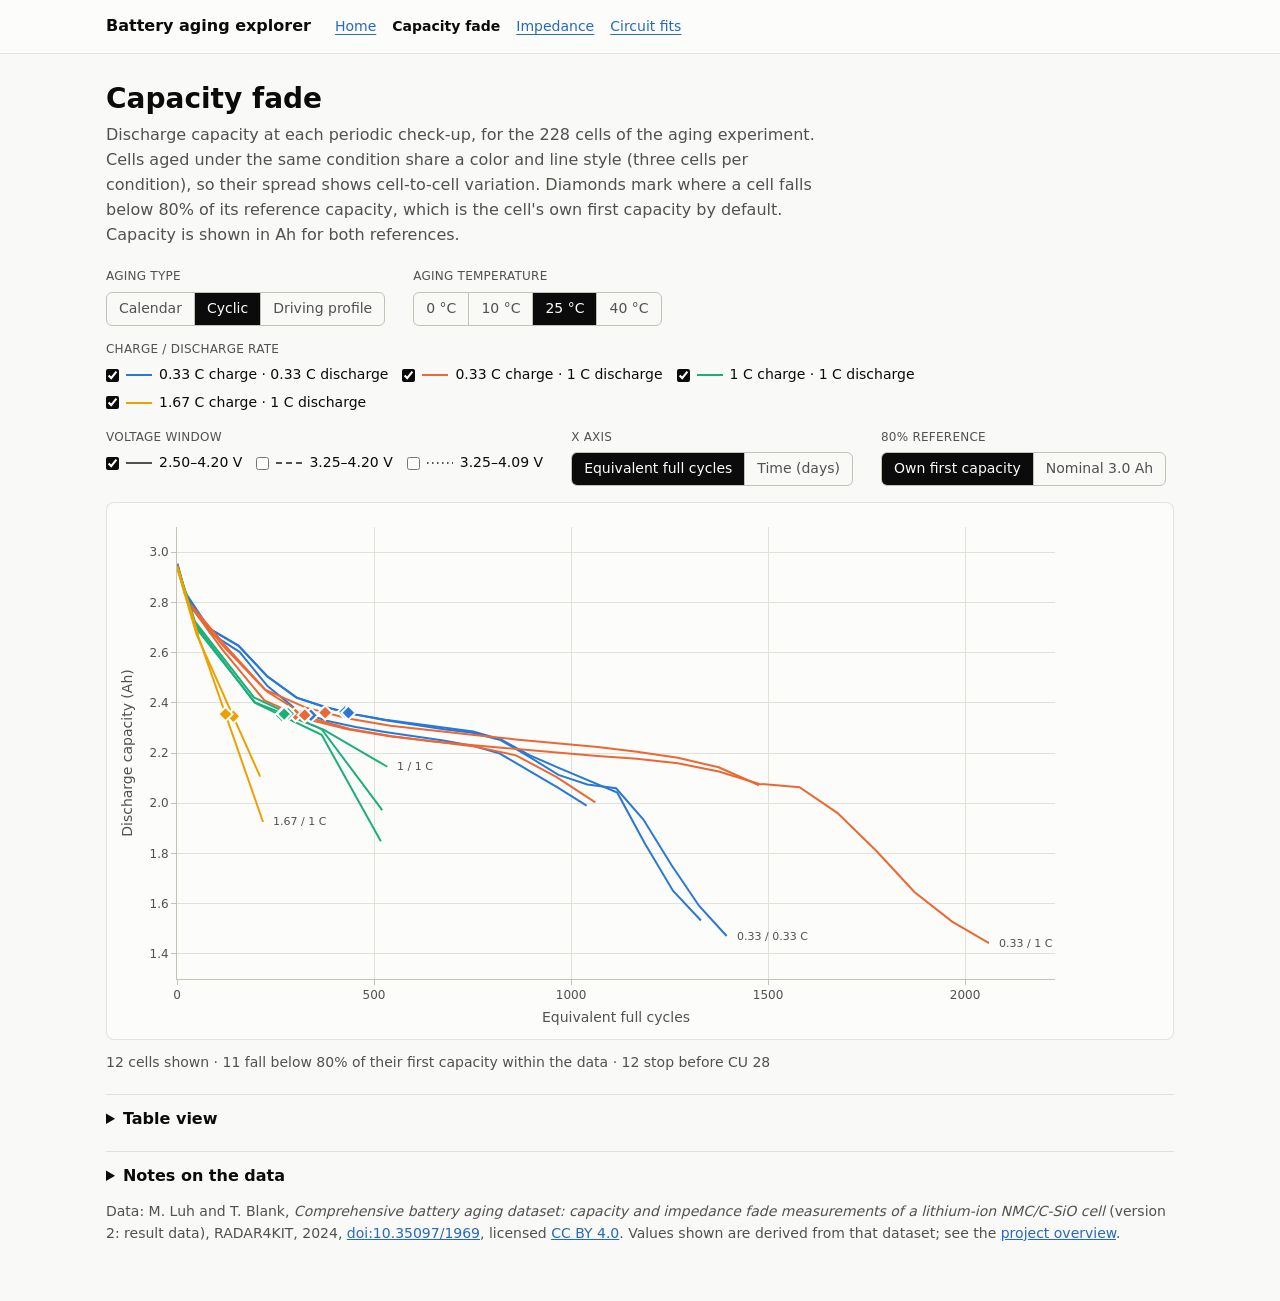
==== commit 2803493c: "Added circuit fits page and fit script - Added fit_circuits.py: inductance from the high-frequency l" ====
--- a/capacity.html
+++ b/capacity.html
@@ -17,6 +17,7 @@
       <a href="index.html">Home</a>
       <a href="capacity.html" aria-current="page">Capacity fade</a>
       <a href="impedance.html">Impedance</a>
+      <a href="circuit-fits.html">Circuit fits</a>
     </nav>
   </div>
 </header>
@@ -50,7 +51,7 @@
   <details>
     <summary>Notes on the data</summary>
     <ul class="notes">
-      <li><strong>Capacity</strong> is the dataset's estimate (<code>cap_aged_est_Ah</code>) from the discharge at each room-temperature check-up. The check-ups themselves age the cells.</li>
+      <li><strong>Capacity</strong> is the dataset's estimate (<code>cap_aged_est_Ah</code>) from the discharge at each room-temperature check-up. The check-ups likely age the cells themselves: according to the dataset authors, each includes a 0–100–0% cycle for the capacity measurement and a 10–90–10% cycle to reach the impedance states of charge.</li>
       <li><strong>Check-up numbers</strong> run from CU 1 to CU 28, plus CU 29, a manual check-up performed at room temperature with air cooling. CU 29 is drawn but excluded from the 80% point, and marked “manual” in the tooltip.</li>
       <li><strong>80% point:</strong> the first discharge capacity below 80% of a reference capacity, linearly interpolated between the two neighboring check-ups. Cells that never drop below it within the data have no marker.</li>
       <li><strong>80% reference:</strong> by default each cell is measured against its own first discharge capacity (CU 1 for every cell). Each cell's threshold is then 80% of its own first capacity, so the thresholds differ slightly between cells, the chart has no single threshold line, and the diamonds sit at those heights. The alternative is the 3.0 Ah nominal capacity, a fixed 2.4 Ah line. It is the reference of the state-of-health scale in the dataset authors' paper, but the 80% threshold on it is this project's choice, not the authors'. Cells start slightly below 3.0 Ah, so against their own capacity they cross later, and a few cells reach 2.4 Ah without reaching 80% of their own first capacity. The dataset's own state-of-health column is not used.</li>
--- a/style.css
+++ b/style.css
@@ -108,7 +108,7 @@
   border-radius: 8px;
   padding: 12px 8px 4px;
 }
-#chart { width: 100%; min-height: 420px; }
+#chart, #chart-l { width: 100%; min-height: 420px; }
 .summary { margin: 12px 0 0; color: var(--ink-2); font-size: 14px; max-width: none; }
 .notice {
   padding: 16px;
@@ -152,7 +152,7 @@
 
 @media (max-width: 600px) {
   h1 { font-size: 24px; }
-  #chart { min-height: 360px; }
+  #chart, #chart-l { min-height: 360px; }
 }
 
 /* Wide tables keep the row label visible while scrolling horizontally. */
